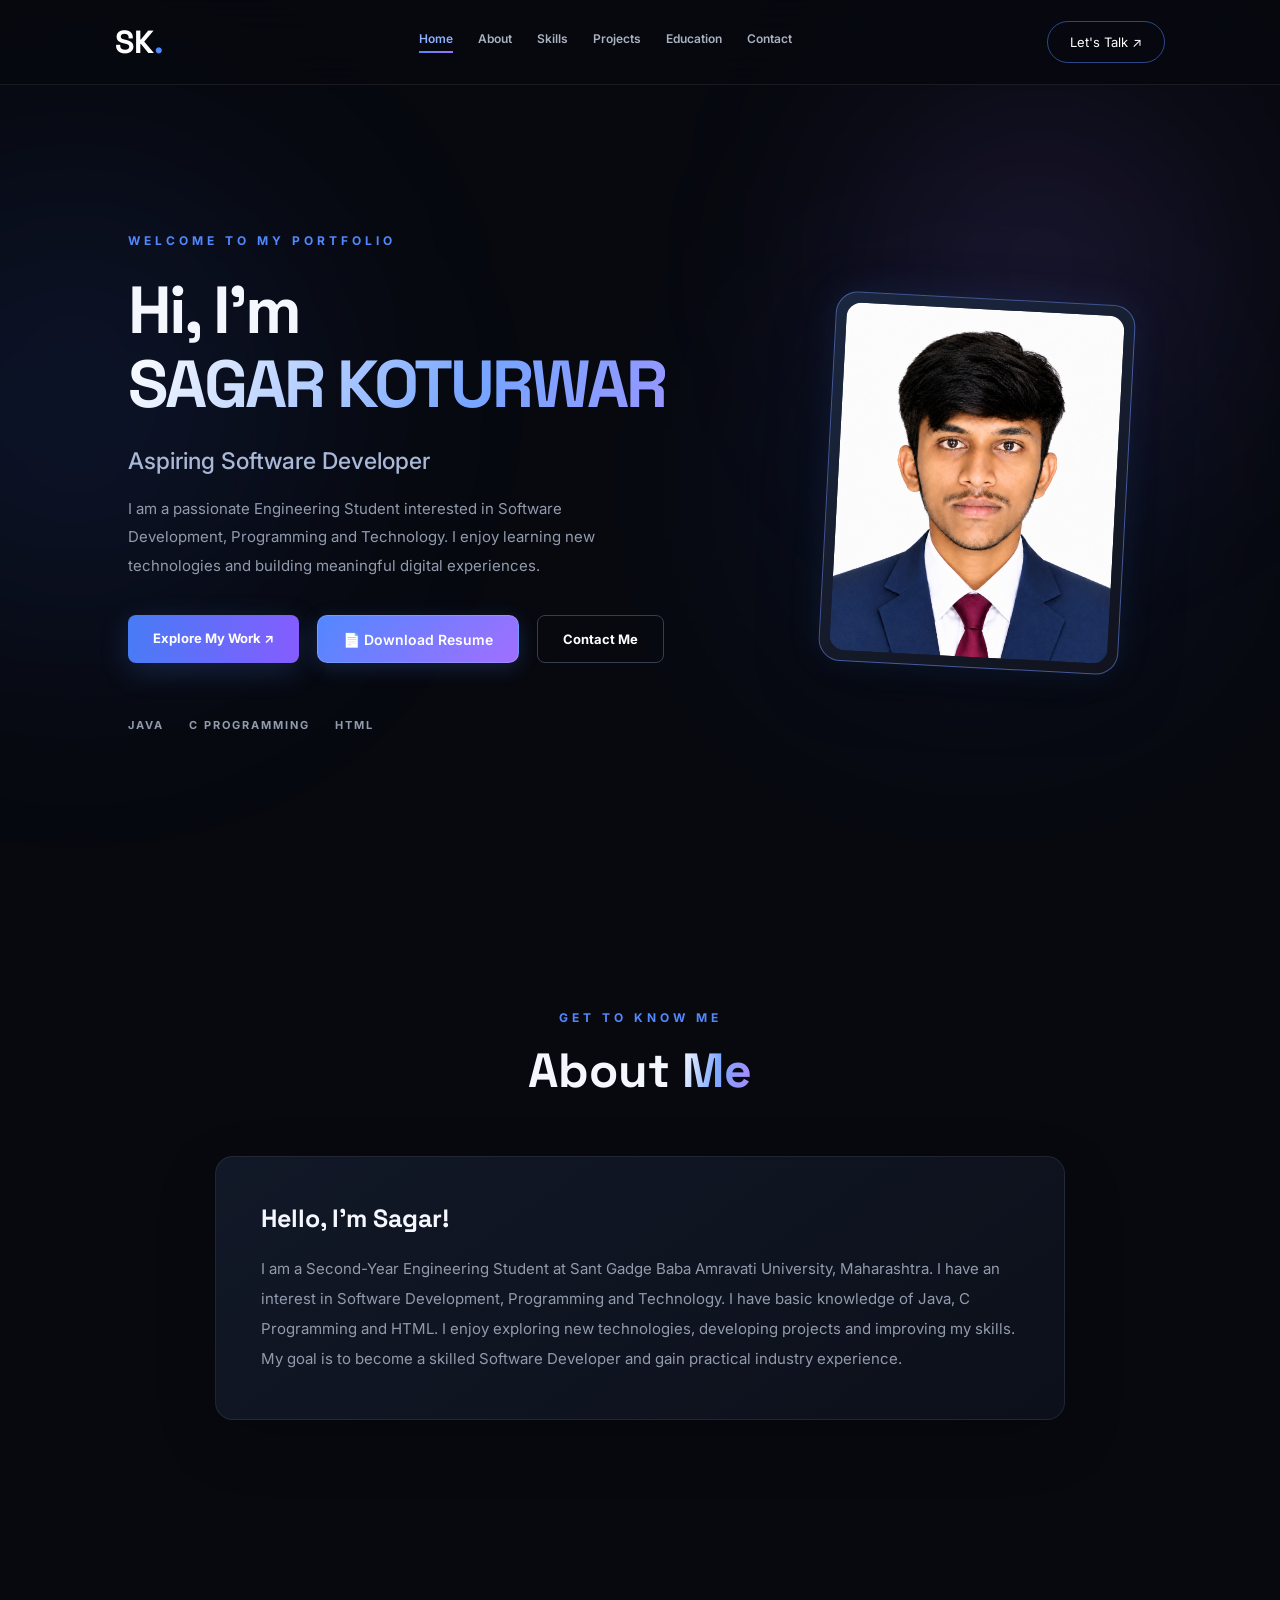
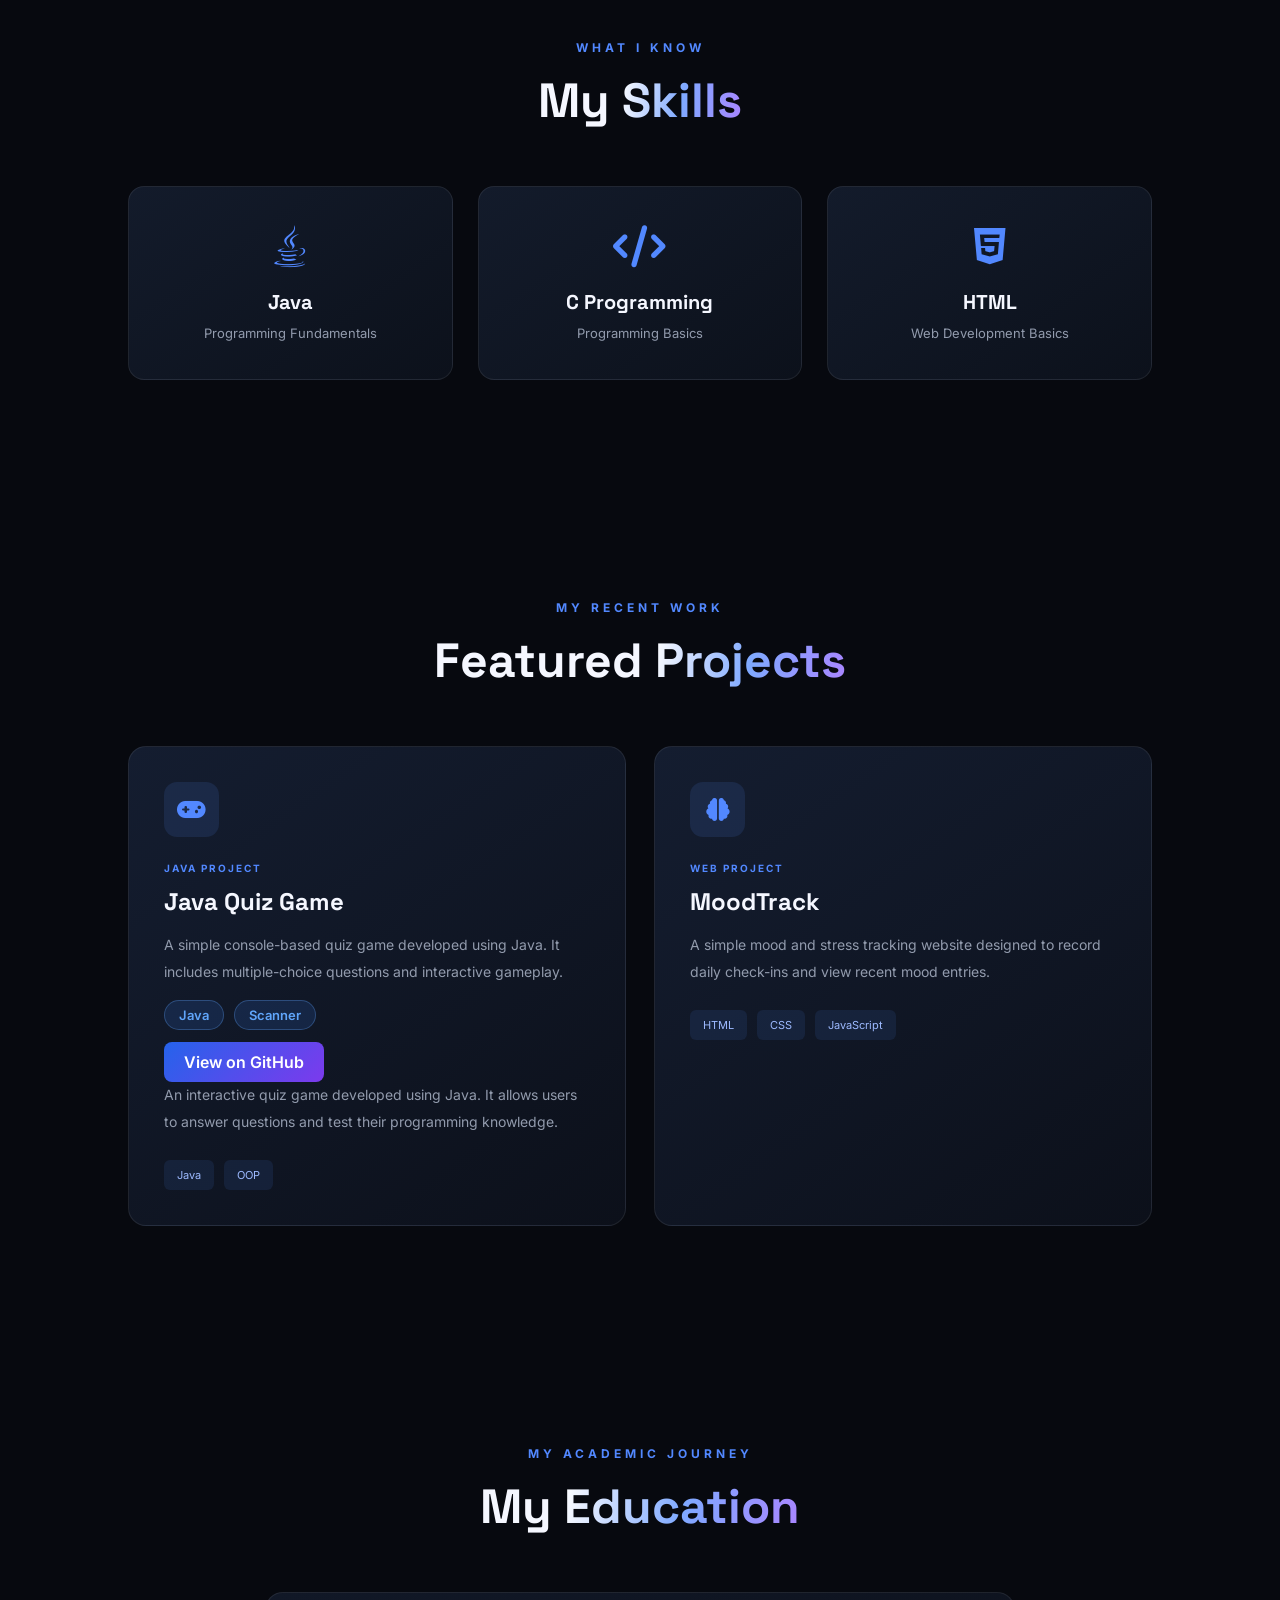
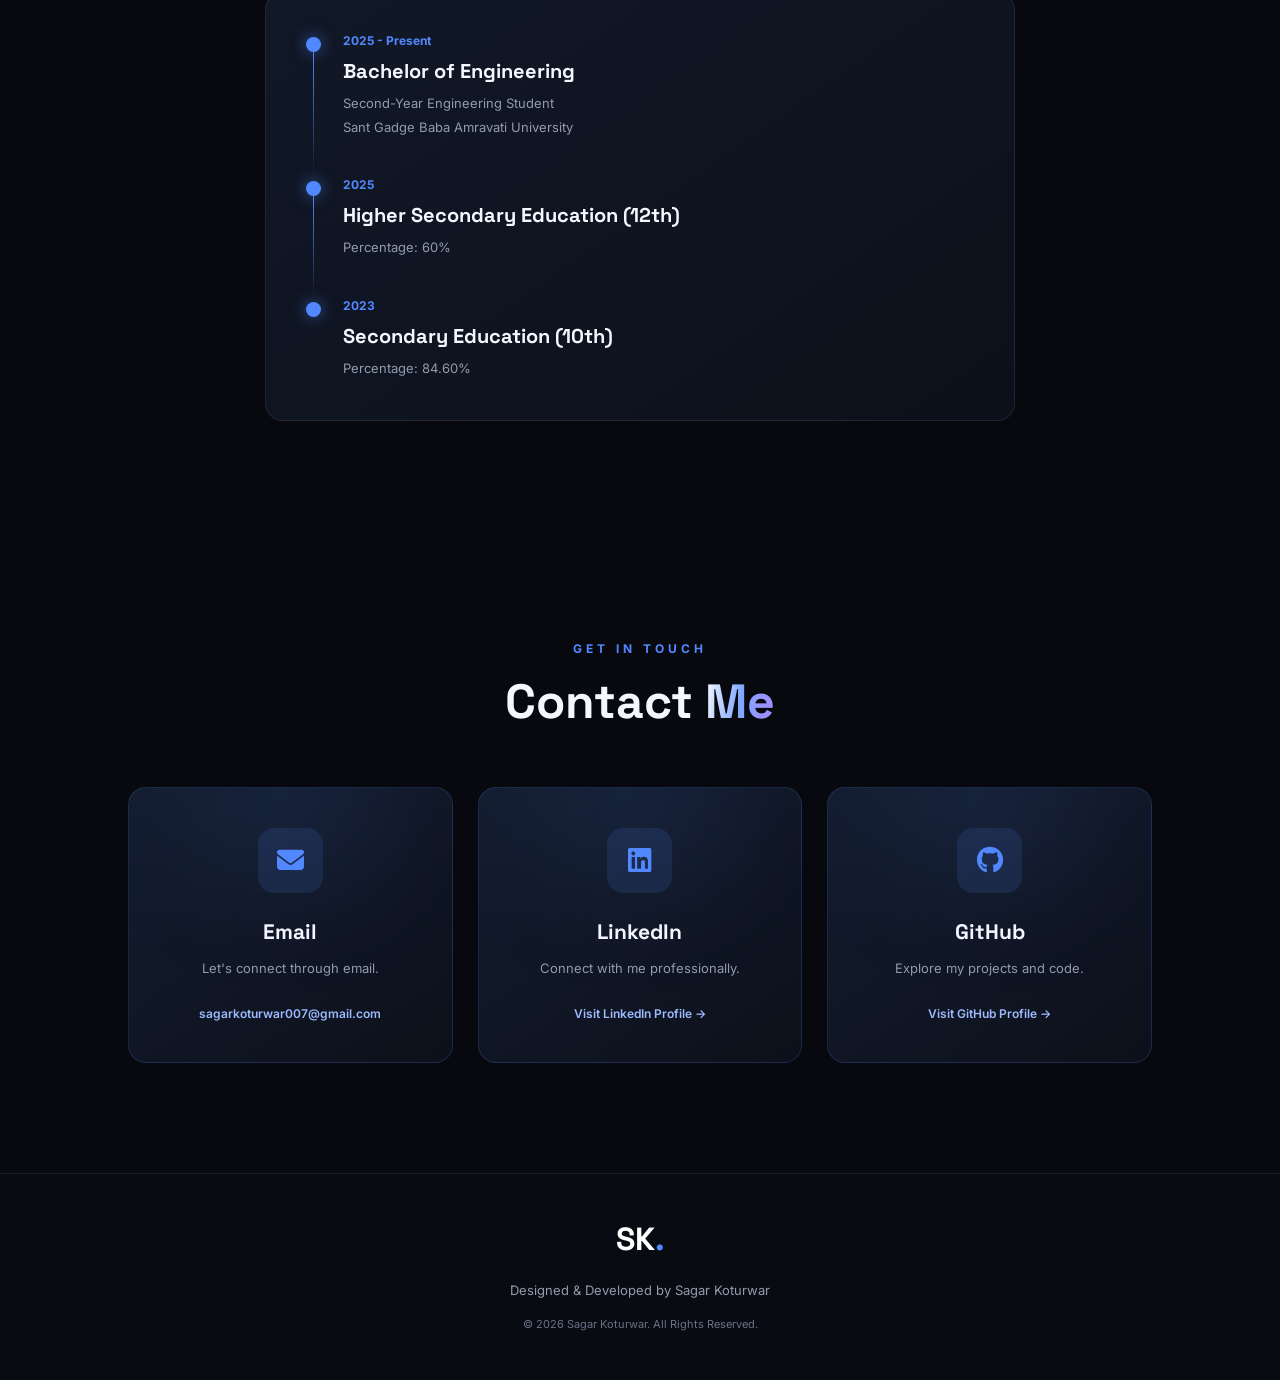
==== index.html @ d0fa2dca "Add files via upload" ====
<!DOCTYPE html>
<html lang="en">
<head>
    <meta charset="UTF-8">
    <meta name="viewport" content="width=device-width, initial-scale=1.0">

    <meta name="description" content="Sagar Koturwar - Engineering Student and Aspiring Software Developer">

    <title>Sagar Koturwar | Personal Portfolio</title>

    <!-- Google Fonts -->
    <link rel="preconnect" href="https://fonts.googleapis.com">
    <link rel="preconnect" href="https://fonts.gstatic.com" crossorigin>

    <link href="https://fonts.googleapis.com/css2?family=Inter:wght@400;500;600;700;800&family=Space+Grotesk:wght@400;500;600;700&display=swap" rel="stylesheet">

    <!-- CSS -->
    <link rel="stylesheet" href="style.css">

    <!-- Icons -->
    <link rel="stylesheet" href="https://cdnjs.cloudflare.com/ajax/libs/font-awesome/6.5.2/css/all.min.css">
</head>

<body>

<!-- NAVBAR -->
<header class="navbar">

    <a href="#home" class="logo">SK<span>.</span></a>

    <nav>
        <a href="#home">Home</a>
        <a href="#about">About</a>
        <a href="#skills">Skills</a>
        <a href="#projects">Projects</a>
        <a href="#education">Education</a>
        <a href="#contact">Contact</a>
    </nav>

    <a href="#contact" class="nav-btn">Let's Talk ↗</a>

</header>


<!-- HOME SECTION -->
<section class="hero" id="home">

    <div class="hero-content">

        <p class="eyebrow">WELCOME TO MY PORTFOLIO</p>

        <h1>
            Hi, I'm <br>
            <span>SAGAR KOTURWAR</span>
        </h1>

        <h2>Aspiring Software Developer</h2>

        <p class="description">
            I am a passionate Engineering Student interested in
            Software Development, Programming and Technology.
            I enjoy learning new technologies and building
            meaningful digital experiences.
        </p>

        <div class="hero-buttons">

            <a href="#projects" class="primary-btn">
                Explore My Work ↗
            </a>
            <a
    href="Sagar_Koturwar_Resume.pdf"
    download="Sagar_Koturwar_Resume.pdf"
    class="resume-btn"
>
    📄 Download Resume
</a>

            <a href="#contact" class="secondary-btn">
                Contact Me
            </a>

        </div>

        <div class="social-links">
            <span>JAVA</span>
            <span>C PROGRAMMING</span>
            <span>HTML</span>
        </div>

    </div>


    <!-- PROFILE PHOTO -->
    <div class="hero-image">

        <div class="image-frame">

            <img src="profile.png" alt="Sagar Koturwar" class="profile-photo">

        </div>

        <div class="glow"></div>

    </div>

</section>


<!-- ABOUT SECTION -->
<section class="section" id="about">

    <div class="section-heading">
        <p class="eyebrow">GET TO KNOW ME</p>
        <h2>About <span>Me</span></h2>
    </div>

    <div class="about-card">

        <h3>Hello, I'm Sagar!</h3>

        <p>
            I am a Second-Year Engineering Student at
            Sant Gadge Baba Amravati University, Maharashtra.

            I have an interest in Software Development,
            Programming and Technology.

            I have basic knowledge of Java, C Programming
            and HTML. I enjoy exploring new technologies,
            developing projects and improving my skills.

            My goal is to become a skilled Software Developer
            and gain practical industry experience.
        </p>

    </div>

</section>


<!-- SKILLS SECTION -->
<section class="section" id="skills">

    <div class="section-heading">
        <p class="eyebrow">WHAT I KNOW</p>
        <h2>My <span>Skills</span></h2>
    </div>

    <div class="skills-grid">

        <div class="skill-card">
            <i class="fa-brands fa-java"></i>
            <h3>Java</h3>
            <p>Programming Fundamentals</p>
        </div>

        <div class="skill-card">
            <i class="fa-solid fa-code"></i>
            <h3>C Programming</h3>
            <p>Programming Basics</p>
        </div>

        <div class="skill-card">
            <i class="fa-brands fa-html5"></i>
            <h3>HTML</h3>
            <p>Web Development Basics</p>
        </div>

    </div>

</section>


<!-- PROJECTS SECTION -->
<section class="section" id="projects">

    <div class="section-heading">
        <p class="eyebrow">MY RECENT WORK</p>
        <h2>Featured <span>Projects</span></h2>
    </div>

    <div class="projects-grid">

        <div class="project-card">

            <div class="project-icon">
                <i class="fa-solid fa-gamepad"></i>
            </div>

            <p class="project-tag">JAVA PROJECT</p>

            <h3>Java Quiz Game</h3>
            <p>
  A simple console-based quiz game developed using Java.
  It includes multiple-choice questions and interactive gameplay.
</p>
<div class="tech-stack">
    <span>Java</span>
    <span>Scanner</span>
</div>
            <a href="https://github.com/Sagar-Develops/Java-Quiz-Game"
   target="_blank"
   class="project-link">
   View on GitHub
</a>

            <p>
                An interactive quiz game developed using Java.
                It allows users to answer questions and test
                their programming knowledge.
            </p>

            <div class="project-tech">
                <span>Java</span>
                <span>OOP</span>
            </div>

        </div>


        <div class="project-card">

            <div class="project-icon">
                <i class="fa-solid fa-brain"></i>
            </div>

            <p class="project-tag">WEB PROJECT</p>

            <h3>MoodTrack</h3>

            <p>
                A simple mood and stress tracking website
                designed to record daily check-ins and
                view recent mood entries.
            </p>

            <div class="project-tech">
                <span>HTML</span>
                <span>CSS</span>
                <span>JavaScript</span>
            </div>

        </div>

    </div>

</section>


<!-- EDUCATION SECTION -->
<section class="section" id="education">

    <div class="section-heading">
        <p class="eyebrow">MY ACADEMIC JOURNEY</p>
        <h2>My <span>Education</span></h2>
    </div>

    <div class="education-card">

        <div class="education-item">
            <span class="edu-dot"></span>

            <div>
                <p class="edu-year">2025 - Present</p>
                <h3>Bachelor of Engineering</h3>
                <p>Second-Year Engineering Student</p>
                <p>Sant Gadge Baba Amravati University</p>
            </div>
        </div>

        <div class="education-item">
            <span class="edu-dot"></span>

            <div>
                <p class="edu-year">2025</p>
                <h3>Higher Secondary Education (12th)</h3>
                <p>Percentage: 60%</p>
            </div>
        </div>

        <div class="education-item">
            <span class="edu-dot"></span>

            <div>
                <p class="edu-year">2023</p>
                <h3>Secondary Education (10th)</h3>
                <p>Percentage: 84.60%</p>
            </div>
        </div>

    </div>

</section>


<!-- CONTACT SECTION -->
<section class="section contact" id="contact">

    <div class="section-heading">
    <p class="eyebrow">GET IN TOUCH</p>
    <h2>Contact <span>Me</span></h2>
</div>

    <div class="contact-container">

        <div class="contact-card">

            <div class="contact-icon">
                <i class="fa-solid fa-envelope"></i>
            </div>

            <h3>Email</h3>
            <p>Let's connect through email.</p>

            <a href="mailto:sagarkoturwar007@gmail.com">
                sagarkoturwar007@gmail.com
            </a>

        </div>

        <div class="contact-card">

            <div class="contact-icon">
                <i class="fa-brands fa-linkedin"></i>
            </div>

            <h3>LinkedIn</h3>
            <p>Connect with me professionally.</p>

            <a href="https://www.linkedin.com/in/sagar-koturwar"
               target="_blank" rel="noopener noreferrer">
                Visit LinkedIn Profile →
            </a>

        </div>

        <div class="contact-card">

            <div class="contact-icon">
                <i class="fa-brands fa-github"></i>
            </div>

            <h3>GitHub</h3>
            <p>Explore my projects and code.</p>

            <a href="https://github.com/Sagar-Develops"
               target="_blank" rel="noopener noreferrer">
                Visit GitHub Profile →
            </a>

        </div>

    </div>

</section>


<!-- FOOTER -->
<footer class="footer">

    <a href="#home" class="logo">SK<span>.</span></a>

    <p>Designed & Developed by Sagar Koturwar</p>

    <p class="copyright">
        © 2026 Sagar Koturwar. All Rights Reserved.
    </p>

</footer>


<!-- JAVASCRIPT -->
<script src="script.js"></script>

</body>
</html>
---- style.css ----
@import url('https://fonts.googleapis.com/css2?family=Inter:wght@400;500;600;700;800&family=Space+Grotesk:wght@400;500;600;700&display=swap');

:root {
    --bg: #07090f;
    --card: #101522;
    --blue: #5288ff;
    --purple: #a16eff;
    --white: #f5f7ff;
    --muted: #929bad;
    --border: rgba(255,255,255,0.08);
}

* {
    margin: 0;
    padding: 0;
    box-sizing: border-box;
    scroll-behavior: smooth;
}

body {
    background: var(--bg);
    color: var(--white);
    font-family: 'Inter', sans-serif;
    overflow-x: hidden;
}

/* NAVBAR */

.navbar {
    width: 100%;
    min-height: 85px;
    padding: 0 9%;
    display: flex;
    align-items: center;
    justify-content: space-between;
    background: rgba(7,9,15,0.88);
    backdrop-filter: blur(20px);
    border-bottom: 1px solid var(--border);
    position: fixed;
    top: 0;
    z-index: 100;
}

.logo {
    font-family: 'Space Grotesk', sans-serif;
    font-size: 32px;
    font-weight: 800;
    color: white;
    text-decoration: none;
}

.logo span {
    color: var(--blue);
}

.navbar nav {
    display: flex;
    gap: 25px;
}

.navbar nav a {
    color: #aab1c0;
    text-decoration: none;
    font-size: 12px;
    font-weight: 600;
    transition: 0.3s;
}

.navbar nav a:hover {
    color: var(--blue);
}

.nav-btn {
    padding: 12px 22px;
    border: 1px solid rgba(82,136,255,0.5);
    border-radius: 30px;
    color: white;
    text-decoration: none;
    font-size: 13px;
    transition: 0.3s;
}

.nav-btn:hover {
    background: var(--blue);
    box-shadow: 0 0 25px rgba(82,136,255,0.3);
}

/* HERO */

.hero {
    min-height: 100vh;
    padding: 145px 10% 80px;
    display: flex;
    align-items: center;
    justify-content: space-between;
    gap: 55px;
    position: relative;
}

.hero::before {
    content: "";
    position: absolute;
    width: 450px;
    height: 450px;
    background: rgba(54,95,220,0.13);
    filter: blur(120px);
    top: 20%;
    left: -150px;
    border-radius: 50%;
    pointer-events: none;
}

.hero-content {
    max-width: 650px;
    position: relative;
    z-index: 2;
    animation: fadeUp 1s ease;
}

.eyebrow {
    color: var(--blue);
    font-size: 12px;
    letter-spacing: 4px;
    font-weight: 700;
    margin-bottom: 25px;
}

.hero h1 {
    font-family: 'Space Grotesk', sans-serif;
    font-size: clamp(40px,5.2vw,76px);
    line-height: 1.12;
    font-weight: 700;
    letter-spacing: -3px;
}

.hero h1 span,
.section-heading h2 span {
    background: linear-gradient(100deg,#ffffff,#7fa9ff,#a985ff);
    -webkit-background-clip: text;
    background-clip: text;
    color: transparent;
}

.hero h2 {
    font-size: 23px;
    font-weight: 500;
    color: #a9b8d6;
    margin-top: 25px;
}

.description {
    max-width: 490px;
    font-size: 15px;
    line-height: 1.9;
    color: var(--muted);
    margin-top: 20px;
}

.hero-buttons {
    display: flex;
    gap: 18px;
    margin-top: 35px;
    flex-wrap: wrap;
}

.primary-btn,
.secondary-btn {
    padding: 15px 25px;
    border-radius: 8px;
    text-decoration: none;
    font-size: 13px;
    font-weight: 700;
    transition: 0.3s;
}

.primary-btn {
    background: linear-gradient(100deg,#477cf5,#865cff);
    color: white;
    box-shadow: 0 8px 30px rgba(82,136,255,0.2);
}

.primary-btn:hover {
    transform: translateY(-4px);
    box-shadow: 0 12px 35px rgba(82,136,255,0.4);
}

.secondary-btn {
    border: 1px solid #353e52;
    color: white;
}

.secondary-btn:hover {
    border-color: var(--blue);
    color: var(--blue);
    transform: translateY(-4px);
}

.social-links {
    display: flex;
    gap: 25px;
    margin-top: 55px;
    flex-wrap: wrap;
}

.social-links span {
    color: #929bad;
    font-size: 11px;
    letter-spacing: 2px;
    font-weight: 700;
}

/* PROFILE PHOTO */

.hero-image {
    position: relative;
    width: 350px;
    height: 420px;
    flex-shrink: 0;
    display: flex;
    align-items: center;
    justify-content: center;
    animation: fadeIn 1.3s ease;
}

.image-frame {
    width: 300px;
    height: 370px;
    border: 1px solid rgba(115,145,255,0.5);
    border-radius: 22px;
    padding: 10px;
    background: linear-gradient(145deg,#1b2740,#11131d);
    box-shadow: 0 0 60px rgba(65,105,255,0.12);
    transform: rotate(3deg);
    transition: 0.5s;
    position: relative;
    z-index: 2;
}

.image-frame:hover {
    transform: rotate(0deg) translateY(-8px);
}

.photo-placeholder {
    height: 100%;
    width: 100%;
    border-radius: 15px;
    background: linear-gradient(145deg,#151e32,#090d16);
    display: flex;
    flex-direction: column;
    justify-content: center;
    align-items: center;
    gap: 12px;
    color: #8eafff;
    font-size: 14px;
    letter-spacing: 3px;
    font-weight: 700;
}

.photo-placeholder i {
    font-size: 55px;
    margin-bottom: 10px;
}

.photo-placeholder small {
    font-size: 10px;
    color: #737f97;
    letter-spacing: 0;
    font-weight: 400;
}

.glow {
    position: absolute;
    width: 280px;
    height: 280px;
    background: #365bce;
    filter: blur(130px);
    opacity: 0.2;
}

/* COMMON SECTIONS */

.section {
    padding: 110px 10%;
    position: relative;
    scroll-margin-top: 80px;
}

.section-heading {
    text-align: center;
    margin-bottom: 55px;
}

.section-heading .eyebrow {
    margin-bottom: 15px;
}

.section-heading h2 {
    font-family: 'Space Grotesk',sans-serif;
    font-size: clamp(32px,4vw,48px);
    font-weight: 700;
}

/* ABOUT */

.about-card {
    max-width: 850px;
    margin: auto;
    padding: 45px;
    border: 1px solid var(--border);
    border-radius: 18px;
    background: linear-gradient(145deg,#111827,#0c101a);
    box-shadow: 0 20px 60px rgba(0,0,0,0.2);
    transition: 0.3s;
}

.about-card:hover {
    border-color: rgba(82,136,255,0.4);
    transform: translateY(-5px);
}

.about-card h3 {
    font-family: 'Space Grotesk',sans-serif;
    font-size: 25px;
    margin-bottom: 20px;
}

.about-card p {
    color: var(--muted);
    line-height: 2;
    font-size: 15px;
}

/* SKILLS */

.skills-grid {
    display: grid;
    grid-template-columns: repeat(3,1fr);
    gap: 25px;
}

.skill-card {
    padding: 38px 20px;
    text-align: center;
    background: linear-gradient(145deg,#131b2b,#0c111b);
    border: 1px solid var(--border);
    border-radius: 16px;
    transition: 0.35s;
}

.skill-card:hover {
    transform: translateY(-9px);
    border-color: var(--blue);
    box-shadow: 0 15px 40px rgba(82,136,255,0.1);
}

.skill-card i {
    font-size: 42px;
    color: var(--blue);
    margin-bottom: 22px;
}

.skill-card h3 {
    font-family: 'Space Grotesk',sans-serif;
    font-size: 20px;
    margin-bottom: 10px;
}

.skill-card p {
    color: var(--muted);
    font-size: 13px;
}

/* PROJECTS */

.projects-grid {
    display: grid;
    grid-template-columns: repeat(2,1fr);
    gap: 28px;
}

.project-card {
    padding: 35px;
    border-radius: 18px;
    background: linear-gradient(145deg,#141d30,#0c101a);
    border: 1px solid var(--border);
    transition: 0.35s;
}

.project-card:hover {
    transform: translateY(-8px);
    border-color: rgba(82,136,255,0.6);
    box-shadow: 0 15px 40px rgba(0,0,0,0.3);
}

.project-icon {
    width: 55px;
    height: 55px;
    display: flex;
    align-items: center;
    justify-content: center;
    background: rgba(82,136,255,0.12);
    border-radius: 13px;
    color: var(--blue);
    font-size: 23px;
    margin-bottom: 25px;
}

.project-tag {
    font-size: 10px;
    color: var(--blue);
    letter-spacing: 2px;
    font-weight: 700;
    margin-bottom: 12px;
}

.project-card h3 {
    font-family: 'Space Grotesk',sans-serif;
    font-size: 24px;
    margin-bottom: 15px;
}

.project-card > p:not(.project-tag) {
    color: var(--muted);
    font-size: 14px;
    line-height: 1.9;
}

.project-tech {
    display: flex;
    gap: 10px;
    flex-wrap: wrap;
    margin-top: 25px;
}

.project-tech span {
    padding: 8px 13px;
    font-size: 11px;
    color: #9dbaff;
    background: rgba(82,136,255,0.1);
    border-radius: 6px;
}

/* EDUCATION */

.education-card {
    max-width: 750px;
    margin: auto;
    padding: 40px;
    border: 1px solid var(--border);
    border-radius: 18px;
    background: linear-gradient(145deg,#111827,#0c101a);
}

.education-item {
    display: flex;
    gap: 22px;
    padding-bottom: 38px;
    position: relative;
}

.education-item:last-child {
    padding-bottom: 0;
}

.education-item:not(:last-child)::after {
    content: "";
    position: absolute;
    left: 7px;
    top: 17px;
    width: 1px;
    height: calc(100% - 17px);
    background: linear-gradient(var(--blue),transparent);
}

.edu-dot {
    width: 15px;
    height: 15px;
    flex-shrink: 0;
    border-radius: 50%;
    background: var(--blue);
    box-shadow: 0 0 15px rgba(82,136,255,0.6);
    margin-top: 4px;
    position: relative;
    z-index: 1;
}

.edu-year {
    font-size: 12px;
    color: var(--blue);
    font-weight: 700;
    margin-bottom: 10px;
}

.education-item h3 {
    font-family: 'Space Grotesk',sans-serif;
    font-size: 20px;
    margin-bottom: 8px;
}

.education-item p:not(.edu-year) {
    color: var(--muted);
    font-size: 13px;
    line-height: 1.8;
}

/* CONTACT SECTION */

.contact {
    text-align: center;
}

.contact-container {
    display: grid;
    grid-template-columns: repeat(3, 1fr);
    gap: 25px;
    max-width: 1100px;
    margin: auto;
}

.contact-card {
    max-width: none;
    margin: 0;
    padding: 40px 22px;
    text-align: center;
    border: 1px solid rgba(82,136,255,0.18);
    border-radius: 18px;
    background: linear-gradient(145deg,#141d30,#0c101a);
    transition: 0.35s;
    position: relative;
    overflow: hidden;
}

.contact-card::before {
    content: "";
    position: absolute;
    width: 150px;
    height: 150px;
    background: rgba(82,136,255,0.12);
    filter: blur(65px);
    top: -70px;
    left: 50%;
    transform: translateX(-50%);
}

.contact-card:hover {
    transform: translateY(-9px);
    border-color: var(--blue);
    box-shadow: 0 15px 40px rgba(82,136,255,0.13);
}

.contact-icon {
    width: 65px;
    height: 65px;
    display: flex;
    align-items: center;
    justify-content: center;
    margin: 0 auto 25px;
    border-radius: 16px;
    background: rgba(82,136,255,0.12);
    color: var(--blue);
    font-size: 27px;
    position: relative;
}

.contact-card h3 {
    font-family: 'Space Grotesk',sans-serif;
    font-size: 21px;
    margin-bottom: 12px;
}

.contact-card p {
    color: var(--muted);
    font-size: 13px;
    line-height: 1.8;
    margin-bottom: 22px;
}

.contact-card a {
    display: inline-block;
    color: #9dbaff;
    text-decoration: none;
    font-size: 12px;
    font-weight: 600;
    overflow-wrap: anywhere;
    transition: 0.3s;
    position: relative;
}

.contact-card a:hover {
    color: white;
}

/* CONTACT MOBILE */

@media (max-width: 900px) {
    .contact-container {
        grid-template-columns: repeat(2, 1fr);
    }
}

@media (max-width: 650px) {
    .contact-container {
        grid-template-columns: 1fr;
        gap: 18px;
    }

    .contact-card {
        padding: 35px 20px;
    }
}

/* FOOTER */

.footer {
    padding: 45px 10%;
    text-align: center;
    border-top: 1px solid var(--border);
    background: #080b12;
}

.footer .logo {
    display: inline-block;
    margin-bottom: 18px;
}

.footer p {
    color: var(--muted);
    font-size: 13px;
    line-height: 2;
}

.footer .copyright {
    font-size: 11px;
    margin-top: 10px;
    color: #687287;
}

/* ANIMATIONS */

@keyframes fadeUp {
    from {
        opacity: 0;
        transform: translateY(35px);
    }
    to {
        opacity: 1;
        transform: translateY(0);
    }
}

@keyframes fadeIn {
    from {
        opacity: 0;
        transform: translateX(30px);
    }
    to {
        opacity: 1;
        transform: translateX(0);
    }
}

/* MOBILE RESPONSIVE */

@media (max-width: 900px) {
    .navbar {
        padding: 0 5%;
    }

    .navbar nav {
        gap: 13px;
    }

    .nav-btn {
        display: none;
    }

    .hero {
        padding: 140px 7% 70px;
        gap: 30px;
    }

    .hero-image {
        width: 270px;
        height: 350px;
    }

    .image-frame {
        width: 240px;
        height: 310px;
    }

    .section {
        padding: 90px 7%;
    }
}

@media (max-width: 650px) {

    .navbar {
        min-height: 75px;
        padding: 15px 5%;
        flex-wrap: wrap;
        gap: 14px;
    }

    .navbar nav {
        width: 100%;
        justify-content: space-between;
        gap: 7px;
        flex-wrap: wrap;
    }

    .navbar nav a {
        font-size: 10px;
    }

    .logo {
        font-size: 27px;
    }

    .hero {
        flex-direction: column-reverse;
        text-align: center;
        padding: 155px 6% 65px;
        gap: 35px;
    }

    .hero-content {
        width: 100%;
    }

    .hero h1 {
        font-size: clamp(35px,10vw,52px);
        letter-spacing: -2px;
    }

    .hero h2 {
        font-size: 19px;
    }

    .description {
        font-size: 14px;
    }

    .hero-image {
        width: 250px;
        height: 300px;
    }

    .image-frame {
        width: 220px;
        height: 270px;
    }

    .hero-buttons,
    .social-links {
        justify-content: center;
    }

    .social-links {
        gap: 15px;
        margin-top: 35px;
    }

    .section {
        padding: 75px 6%;
    }

    .about-card {
        padding: 28px 22px;
    }

    .skills-grid,
    .projects-grid {
        grid-template-columns: 1fr;
    }

    .skill-card {
        padding: 30px 20px;
    }

    .project-card {
        padding: 27px;
    }

    .education-card {
        padding: 28px 20px;
    }

    .education-item h3 {
        font-size: 17px;
    }

    .contact-card {
        padding: 40px 20px;
    }

    .footer {
        padding: 35px 6%;
    }
}

@media (prefers-reduced-motion: reduce) {
    *, *::before, *::after {
        scroll-behavior: auto !important;
        animation: none !important;
        transition: none !important;
    }
}
.profile-photo {
    width: 100%;
    height: 100%;
    object-fit: cover;
    object-position: center top;
    border-radius: 15px;
    display: block;
}
/* Smooth Scrolling */
html {
    scroll-behavior: smooth;
}

/* Card Hover Effects */
.skill-card,
.project-card,
.education-card,
.contact-card {
    transition: all 0.3s ease;
}

.skill-card:hover,
.project-card:hover,
.education-card:hover,
.contact-card:hover {
    transform: translateY(-8px);
    border-color: #6c63ff;
    box-shadow: 0 10px 30px rgba(108, 99, 255, 0.2);
}

/* Button Hover */
.btn {
    transition: all 0.3s ease;
}

.btn:hover {
    transform: translateY(-3px);
    box-shadow: 0 8px 20px rgba(108, 99, 255, 0.3);
}

/* Profile Image Hover */
.profile-photo {
    transition: transform 0.4s ease;
}

.profile-photo:hover {
    transform: scale(1.03);
}
/* ==================================
   PREMIUM NAVBAR & HERO EFFECTS
================================== */

/* Navbar Glow */
.navbar {
    transition: background 0.3s ease,
                box-shadow 0.3s ease;
}

.navbar.scrolled {
    background: rgba(7, 9, 15, 0.96);
    box-shadow: 0 8px 35px rgba(0, 0, 0, 0.35);
    border-bottom: 1px solid rgba(82, 136, 255, 0.18);
}

/* Navigation Hover */

.navbar nav a {
    position: relative;
    padding-bottom: 7px;
}

.navbar nav a::after {
    content: "";
    position: absolute;
    width: 0;
    height: 2px;
    bottom: 0;
    left: 0;
    background: linear-gradient(
        90deg,
        #5288ff,
        #a16eff
    );
    transition: width 0.3s ease;
}

.navbar nav a:hover::after,
.navbar nav a.active::after {
    width: 100%;
}

.navbar nav a.active {
    color: #8eafff;
}

/* Hero Gradient Glow */

.hero {
    isolation: isolate;
}

.hero::after {
    content: "";
    position: absolute;
    width: 350px;
    height: 350px;
    top: 10%;
    right: 5%;
    background: rgba(161, 110, 255, 0.12);
    filter: blur(110px);
    border-radius: 50%;
    pointer-events: none;
    z-index: -1;
}

/* Premium Name Gradient */

.hero h1 span {
    background: linear-gradient(
        120deg,
        #ffffff,
        #76a5ff,
        #b18aff,
        #ffffff
    );

    background-size: 200% auto;
    -webkit-background-clip: text;
    background-clip: text;
    -webkit-text-fill-color: transparent;

    animation: gradientMove 6s ease infinite;
}

@keyframes gradientMove {
    0%, 100% {
        background-position: 0% center;
    }

    50% {
        background-position: 100% center;
    }
}

/* Profile Frame Glow */

.image-frame {
    box-shadow:
        0 0 35px rgba(82, 136, 255, 0.12),
        0 20px 60px rgba(0, 0, 0, 0.35);
}

.image-frame:hover {
    box-shadow:
        0 0 45px rgba(82, 136, 255, 0.3),
        0 25px 65px rgba(0, 0, 0, 0.4);
}

/* Premium Button Animation */

.primary-btn {
    position: relative;
    overflow: hidden;
}

.primary-btn::before {
    content: "";
    position: absolute;
    top: 0;
    left: -100%;
    width: 100%;
    height: 100%;
    background: linear-gradient(
        90deg,
        transparent,
        rgba(255, 255, 255, 0.18),
        transparent
    );
    transition: left 0.5s ease;
}

.primary-btn:hover::before {
    left: 100%;
}

/* Accessibility */

@media (prefers-reduced-motion: reduce) {
    .hero h1 span {
        animation: none;
    }
}
/* PREMIUM SCROLL REVEAL */

.reveal-item {
    opacity: 1;
    transform: translateY(0);
}

@media (prefers-reduced-motion: no-preference) {

    .reveal-item {
        opacity: 0;
        transform: translateY(25px);
        transition:
            opacity 0.7s ease,
            transform 0.7s ease;
    }

    .reveal-item.visible {
        opacity: 1;
        transform: translateY(0);
    }

    .reveal-item.visible:hover {
        transform: translateY(-8px);
    }

}
/* PREMIUM RESUME BUTTON */

.resume-btn {
    display: inline-flex;
    align-items: center;
    justify-content: center;
    gap: 10px;

    padding: 14px 25px;
    border-radius: 10px;

    color: #ffffff;
    text-decoration: none;
    font-weight: 600;
    font-size: 14px;

    background: linear-gradient(
        135deg,
        #5288ff,
        #a16eff
    );

    border: 1px solid rgba(255,255,255,0.15);

    box-shadow: 0 5px 20px rgba(82,136,255,0.2);

    transition: all 0.3s ease;
}

.resume-btn:hover {
    transform: translateY(-4px);

    box-shadow:
        0 10px 30px rgba(82,136,255,0.35);
}

.resume-btn:active {
    transform: translateY(0);
}
.project-link {
    display: inline-block;
    margin-top: 12px;
    padding: 10px 20px;
    background: linear-gradient(135deg, #2563eb, #7c3aed);
    color: white;
    text-decoration: none;
    border-radius: 8px;
    font-weight: 600;
    transition: 0.3s ease;
}

.project-link:hover {
    transform: translateY(-3px);
    box-shadow: 0 5px 15px rgba(80, 100, 255, 0.4);
}
.tech-stack {
    display: flex;
    gap: 10px;
    margin-top: 15px;
    flex-wrap: wrap;
}

.tech-stack span {
    padding: 6px 14px;
    background: rgba(59, 130, 246, 0.15);
    color: #60a5fa;
    border: 1px solid rgba(96, 165, 250, 0.3);
    border-radius: 20px;
    font-size: 13px;
    font-weight: 600;
}
/* Premium Project Card Hover */

.project-card{
    transition: transform 0.35s ease, box-shadow 0.35s ease, border-color 0.35s ease;
    cursor: pointer;
}

.project-card:hover{
    transform: translateY(-12px) scale(1.02) !important;
    border-color: #5288ff !important;
    box-shadow: 0 20px 45px rgba(82,136,255,0.25);
}
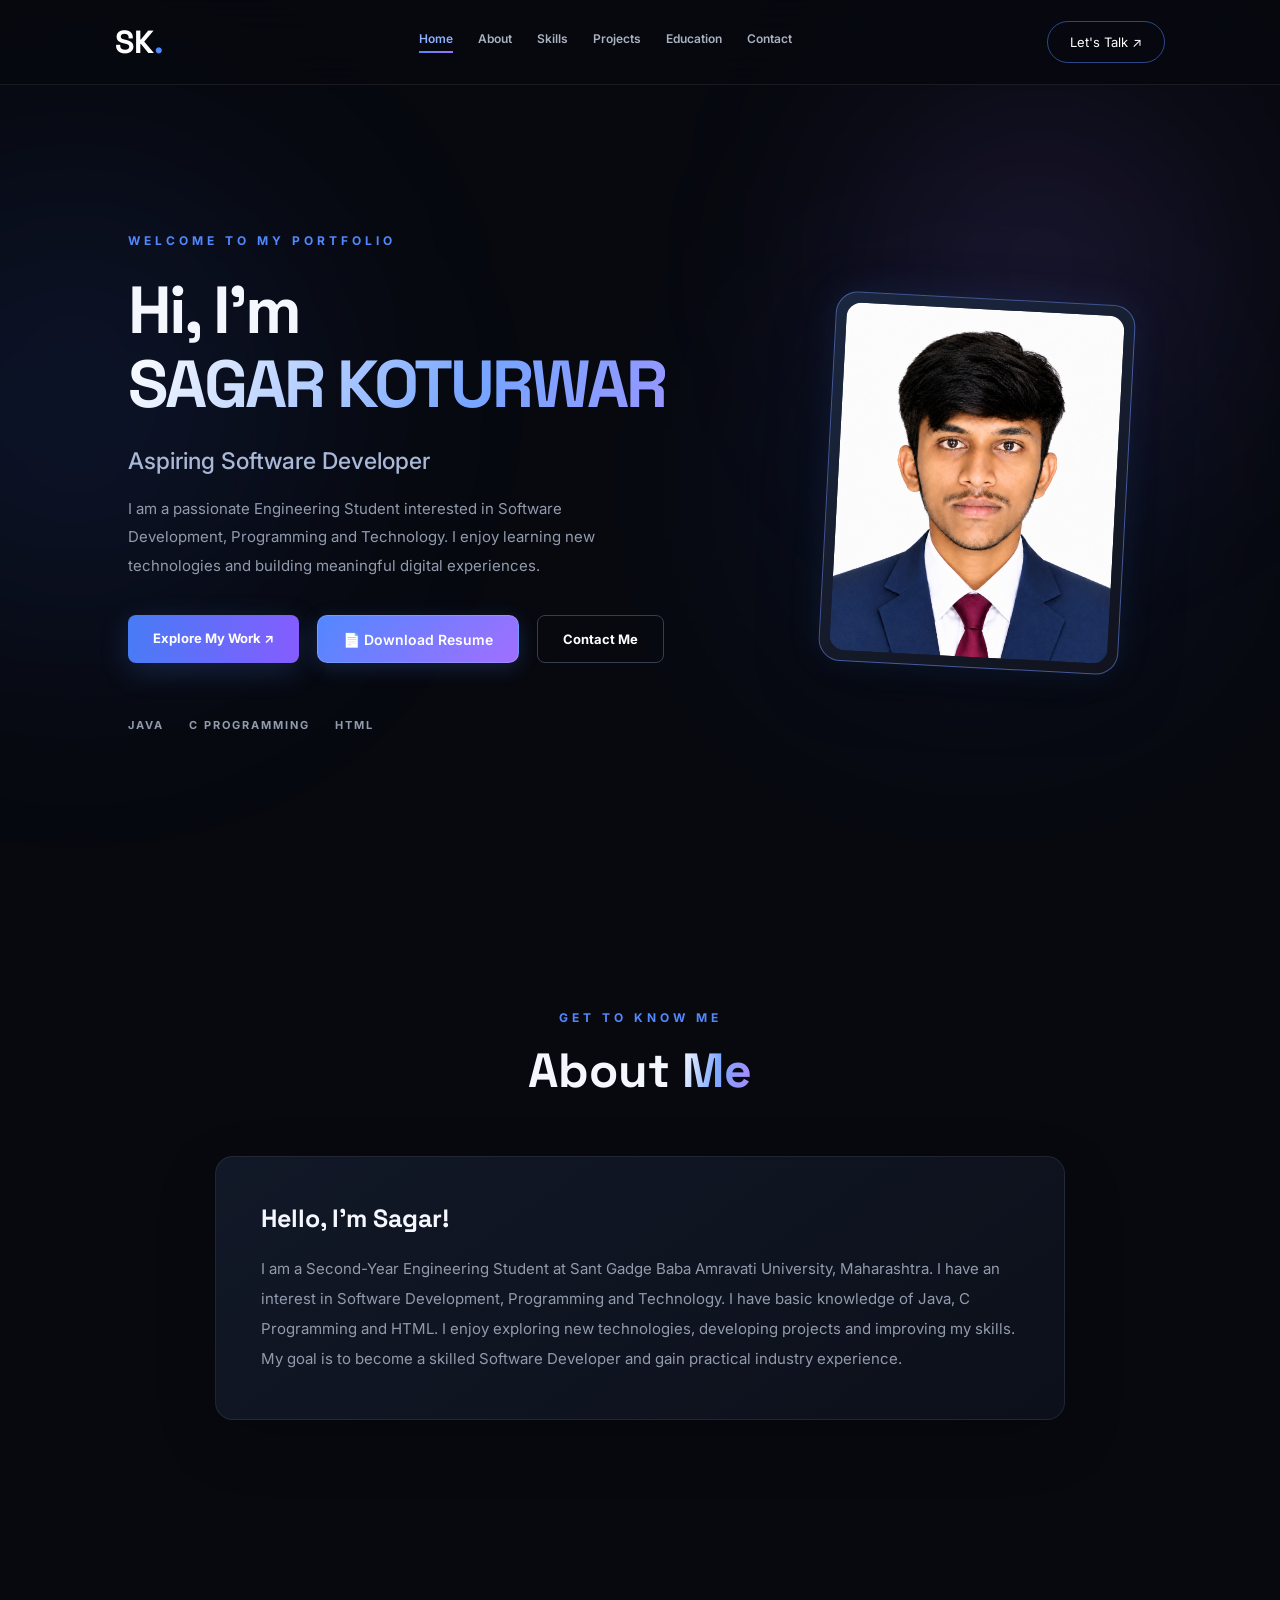
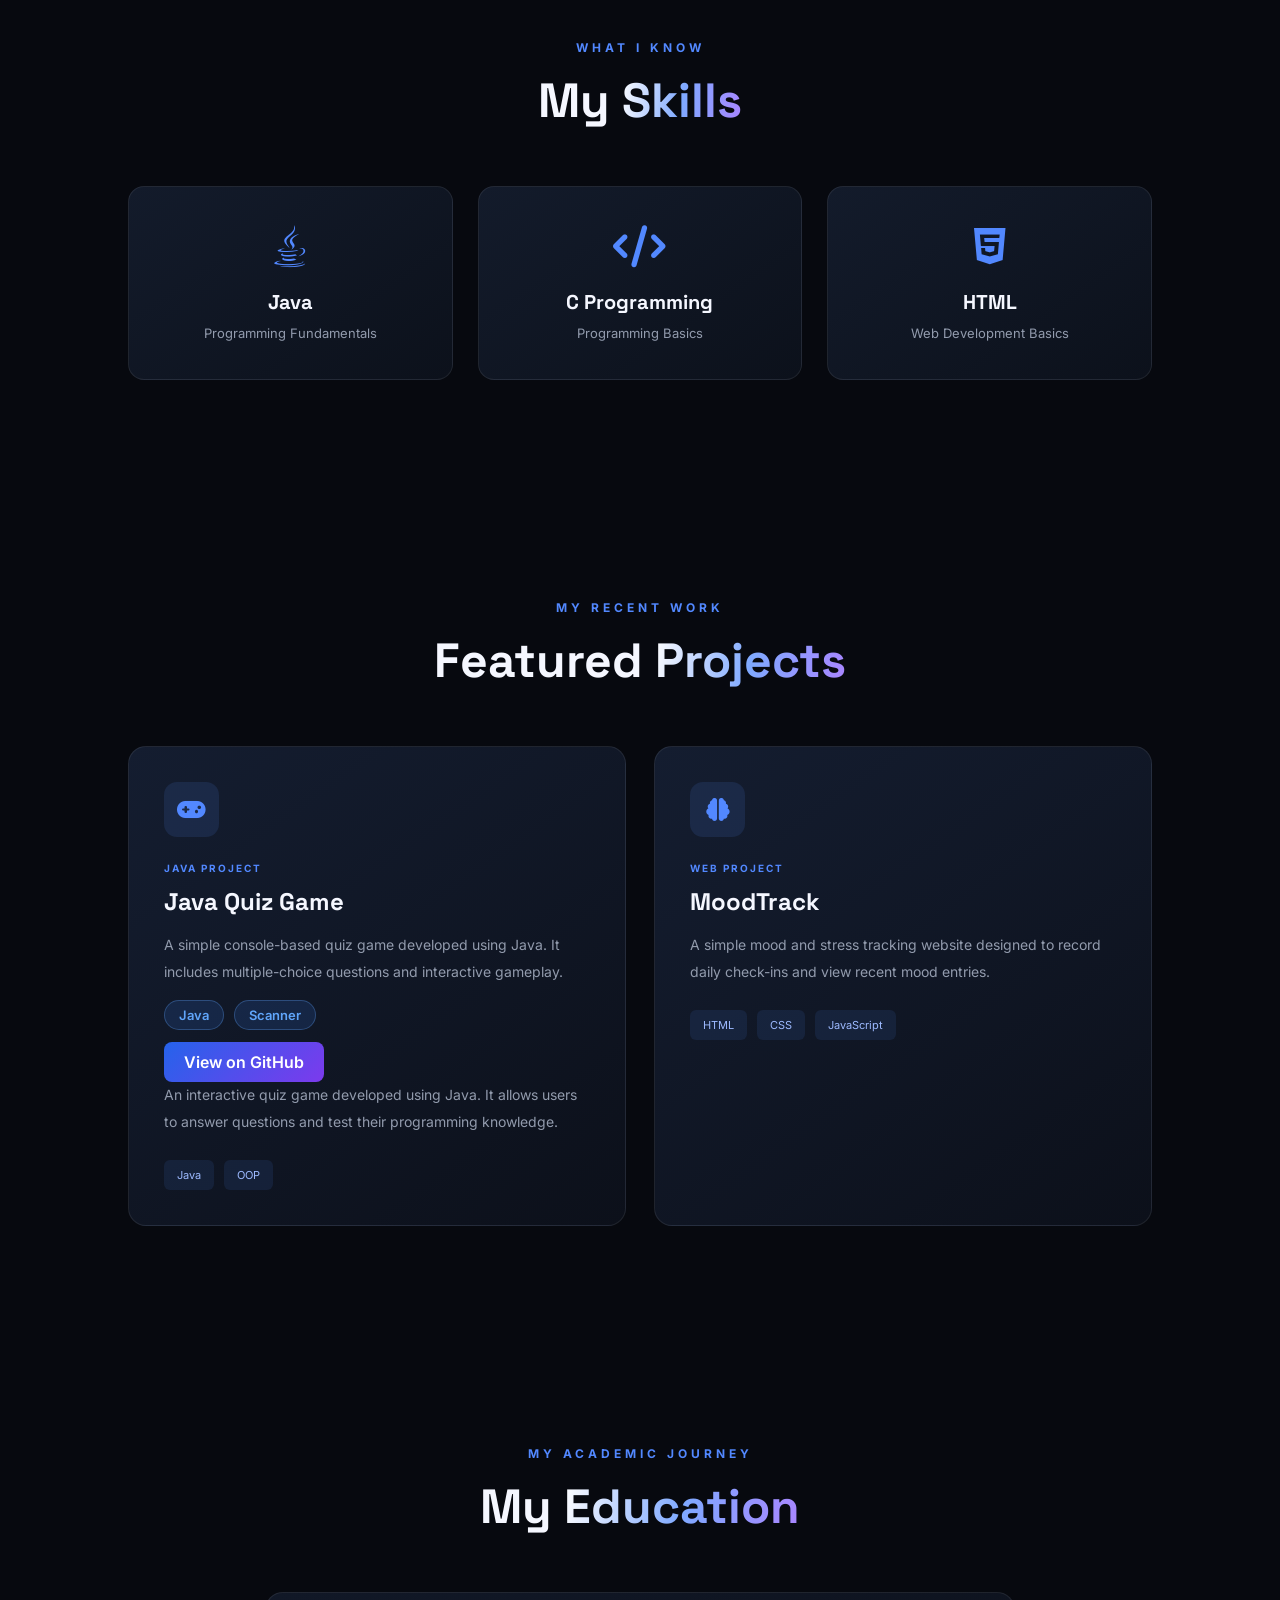
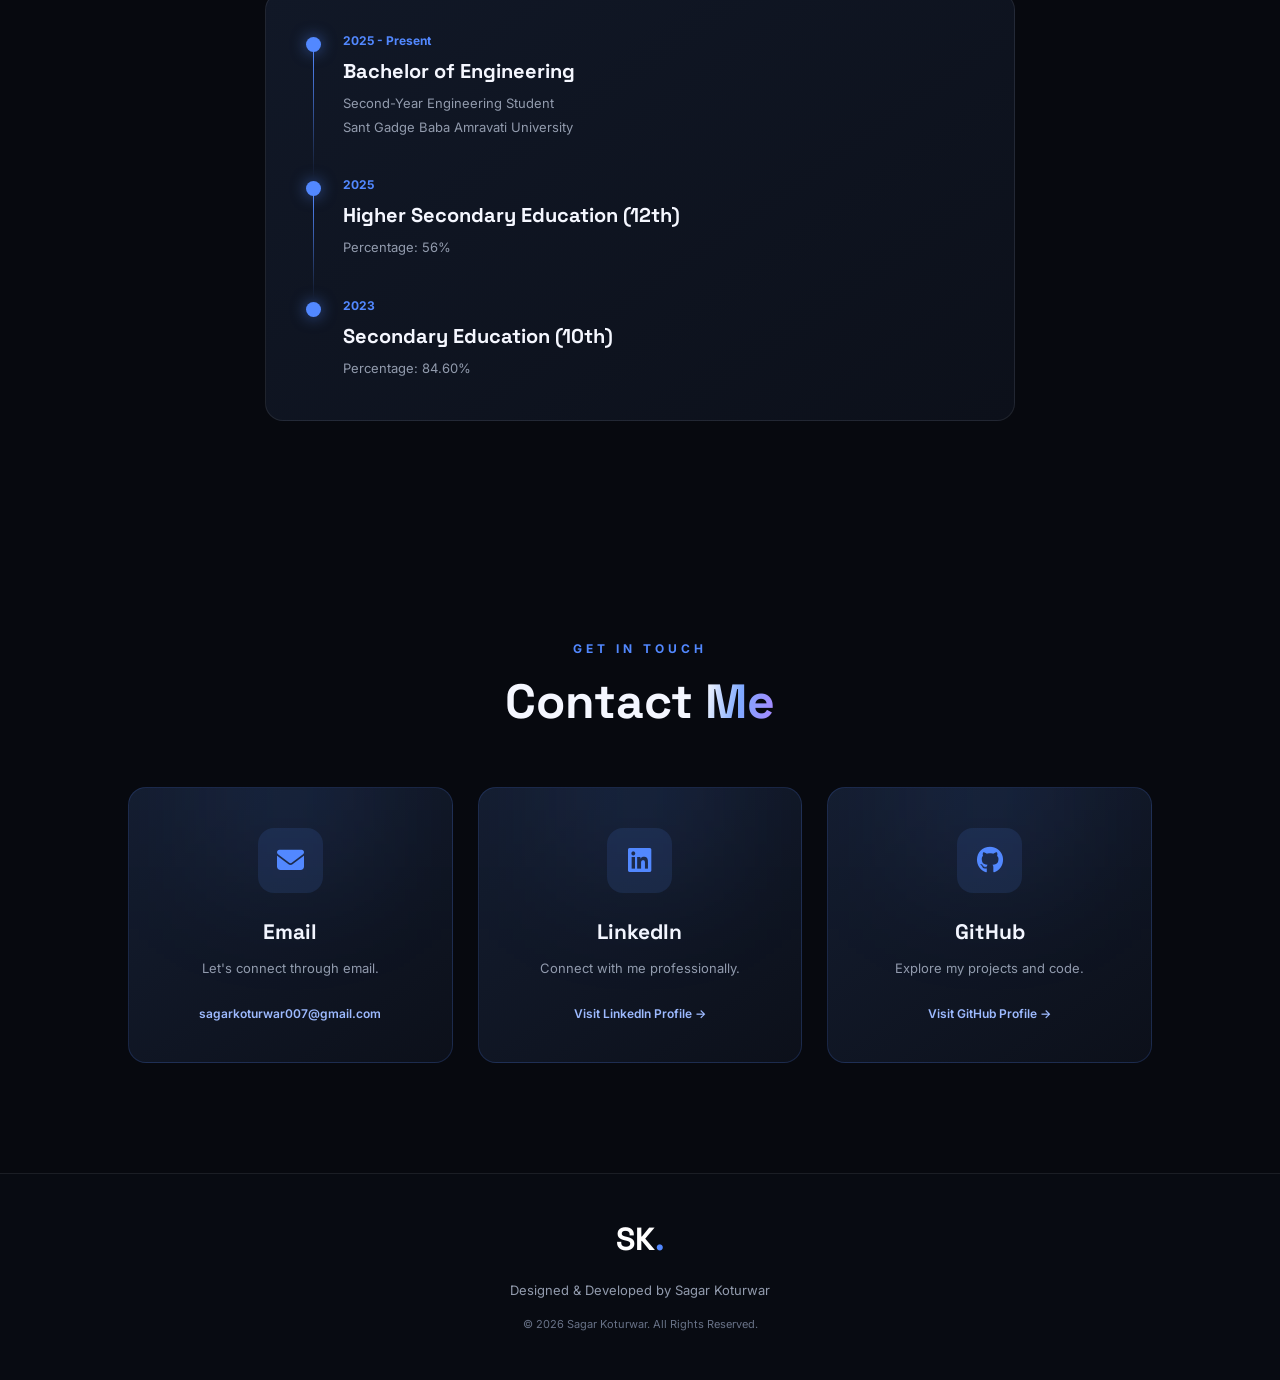
==== commit 5916f4ef: "Add files via upload" ====
--- a/index.html
+++ b/index.html
@@ -4,9 +4,21 @@
     <meta charset="UTF-8">
     <meta name="viewport" content="width=device-width, initial-scale=1.0">
 
-    <meta name="description" content="Sagar Koturwar - Engineering Student and Aspiring Software Developer">
-
-    <title>Sagar Koturwar | Personal Portfolio</title>
+    <title>Sagar Koturwar | Portfolio | Engineering Student & Web Developer</title>
+
+    <meta name="description" content="Welcome to the official portfolio of Sagar Koturwar, an Engineering Student and Aspiring Web Developer. Explore his skills, Java projects, education and resume.">
+
+    <meta name="author" content="Sagar Koturwar">
+
+    <meta name="robots" content="index, follow">
+
+    <link rel="canonical" href="https://sagar-develops.github.io/">
+
+    <!-- Open Graph -->
+    <meta property="og:title" content="Sagar Koturwar | Personal Portfolio">
+    <meta property="og:description" content="Explore the portfolio, skills, projects and education of Sagar Koturwar.">
+    <meta property="og:url" content="https://sagar-develops.github.io/">
+    <meta property="og:type" content="website">
 
     <!-- Google Fonts -->
     <link rel="preconnect" href="https://fonts.googleapis.com">
@@ -19,6 +31,21 @@
 
     <!-- Icons -->
     <link rel="stylesheet" href="https://cdnjs.cloudflare.com/ajax/libs/font-awesome/6.5.2/css/all.min.css">
+
+    <!-- Person Information for Search Engines -->
+    <script type="application/ld+json">
+    {
+      "@context": "https://schema.org",
+      "@type": "Person",
+      "name": "Sagar Koturwar",
+      "url": "https://sagar-develops.github.io/",
+      "jobTitle": "Aspiring Web Developer",
+      "sameAs": [
+        "https://github.com/Sagar-Develops",
+        "https://www.linkedin.com/in/sagar-koturwar"
+      ]
+    }
+    </script>
 </head>
 
 <body>
@@ -275,7 +302,7 @@
             <div>
                 <p class="edu-year">2025</p>
                 <h3>Higher Secondary Education (12th)</h3>
-                <p>Percentage: 60%</p>
+                <p>Percentage: 56%</p>
             </div>
         </div>
 
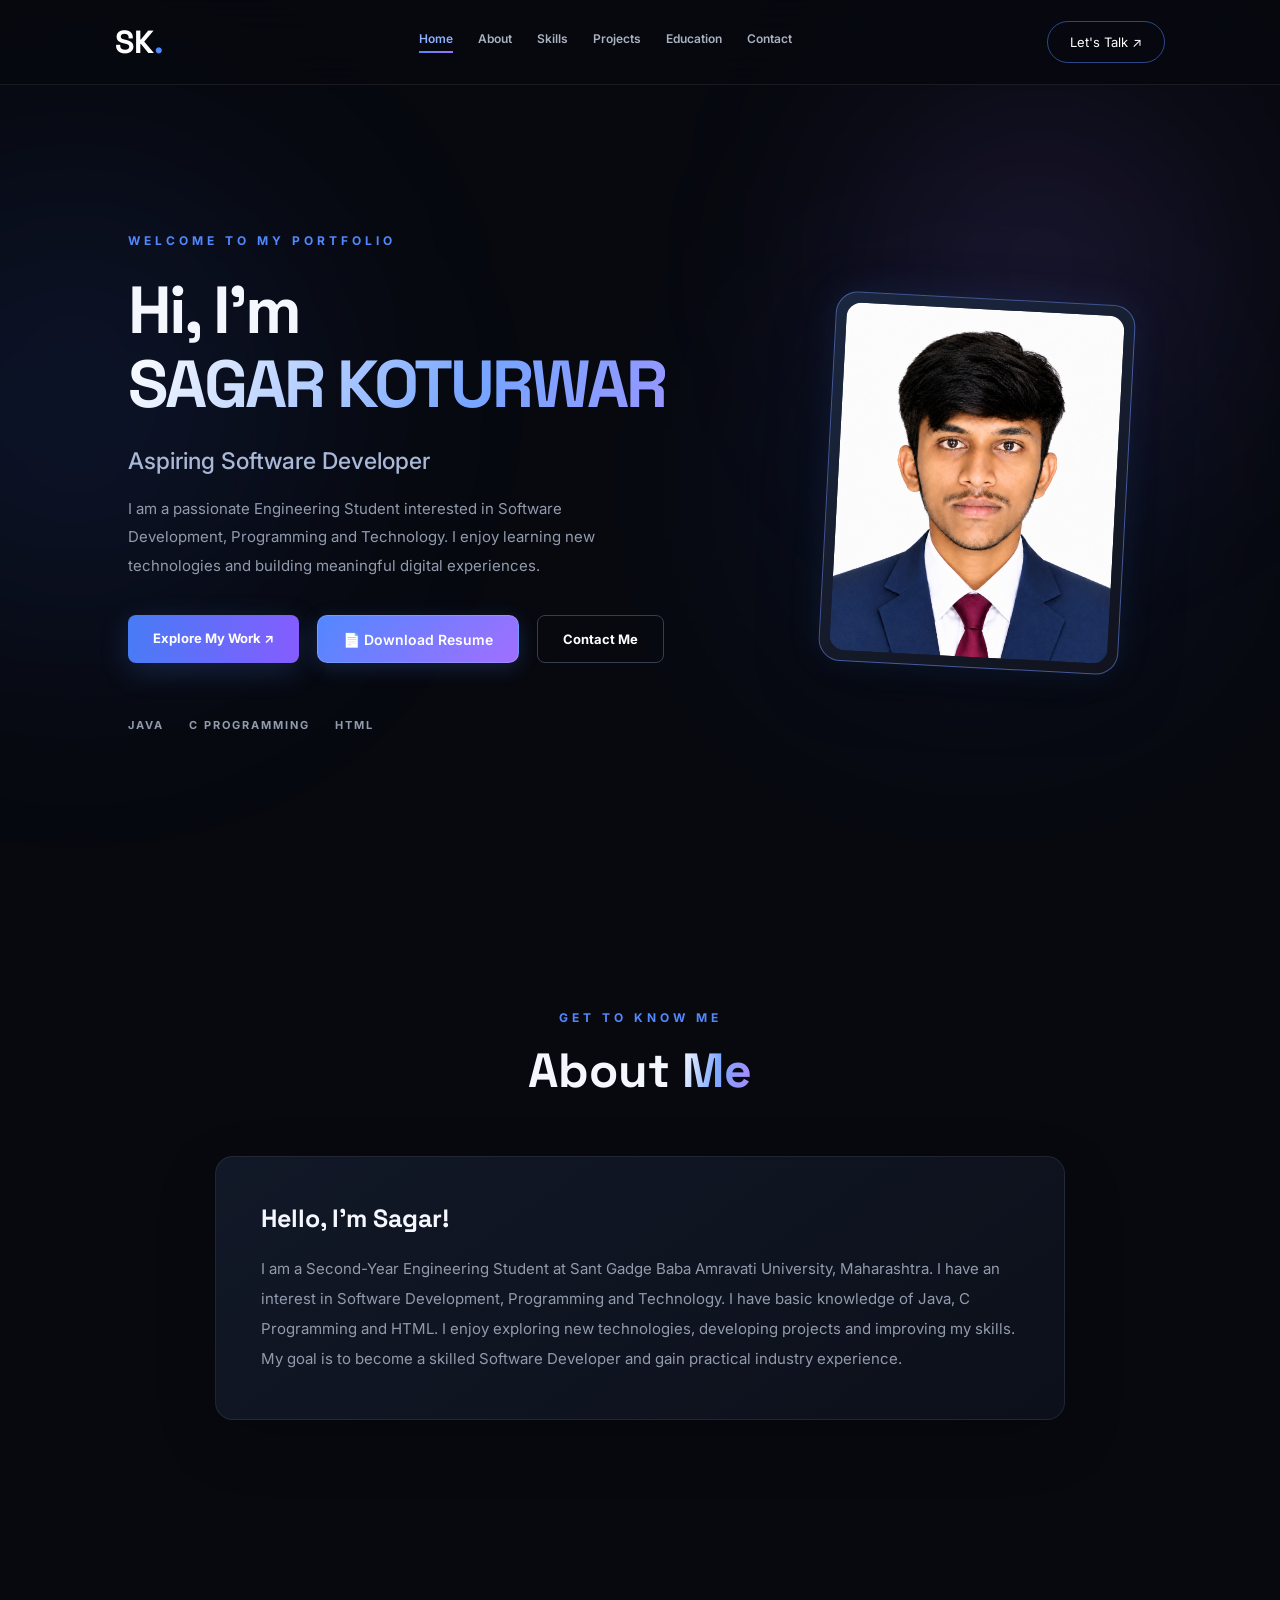
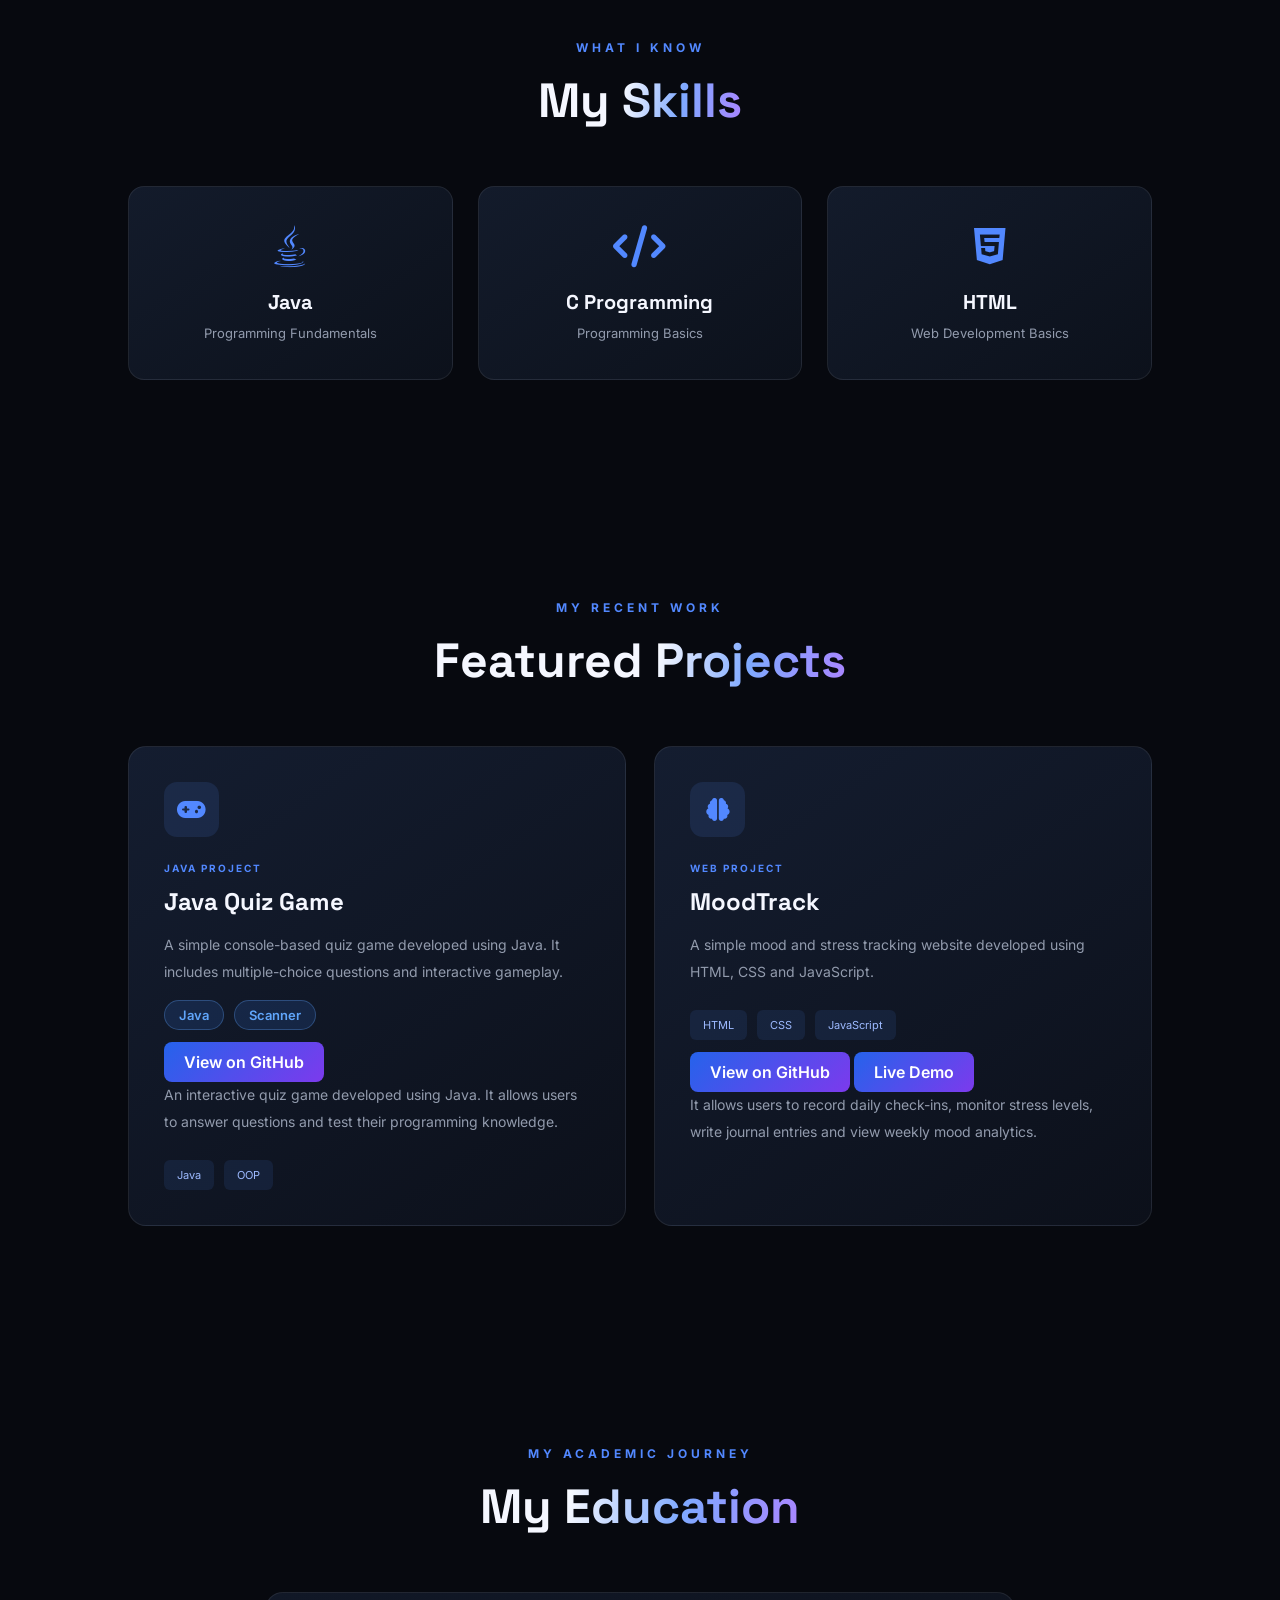
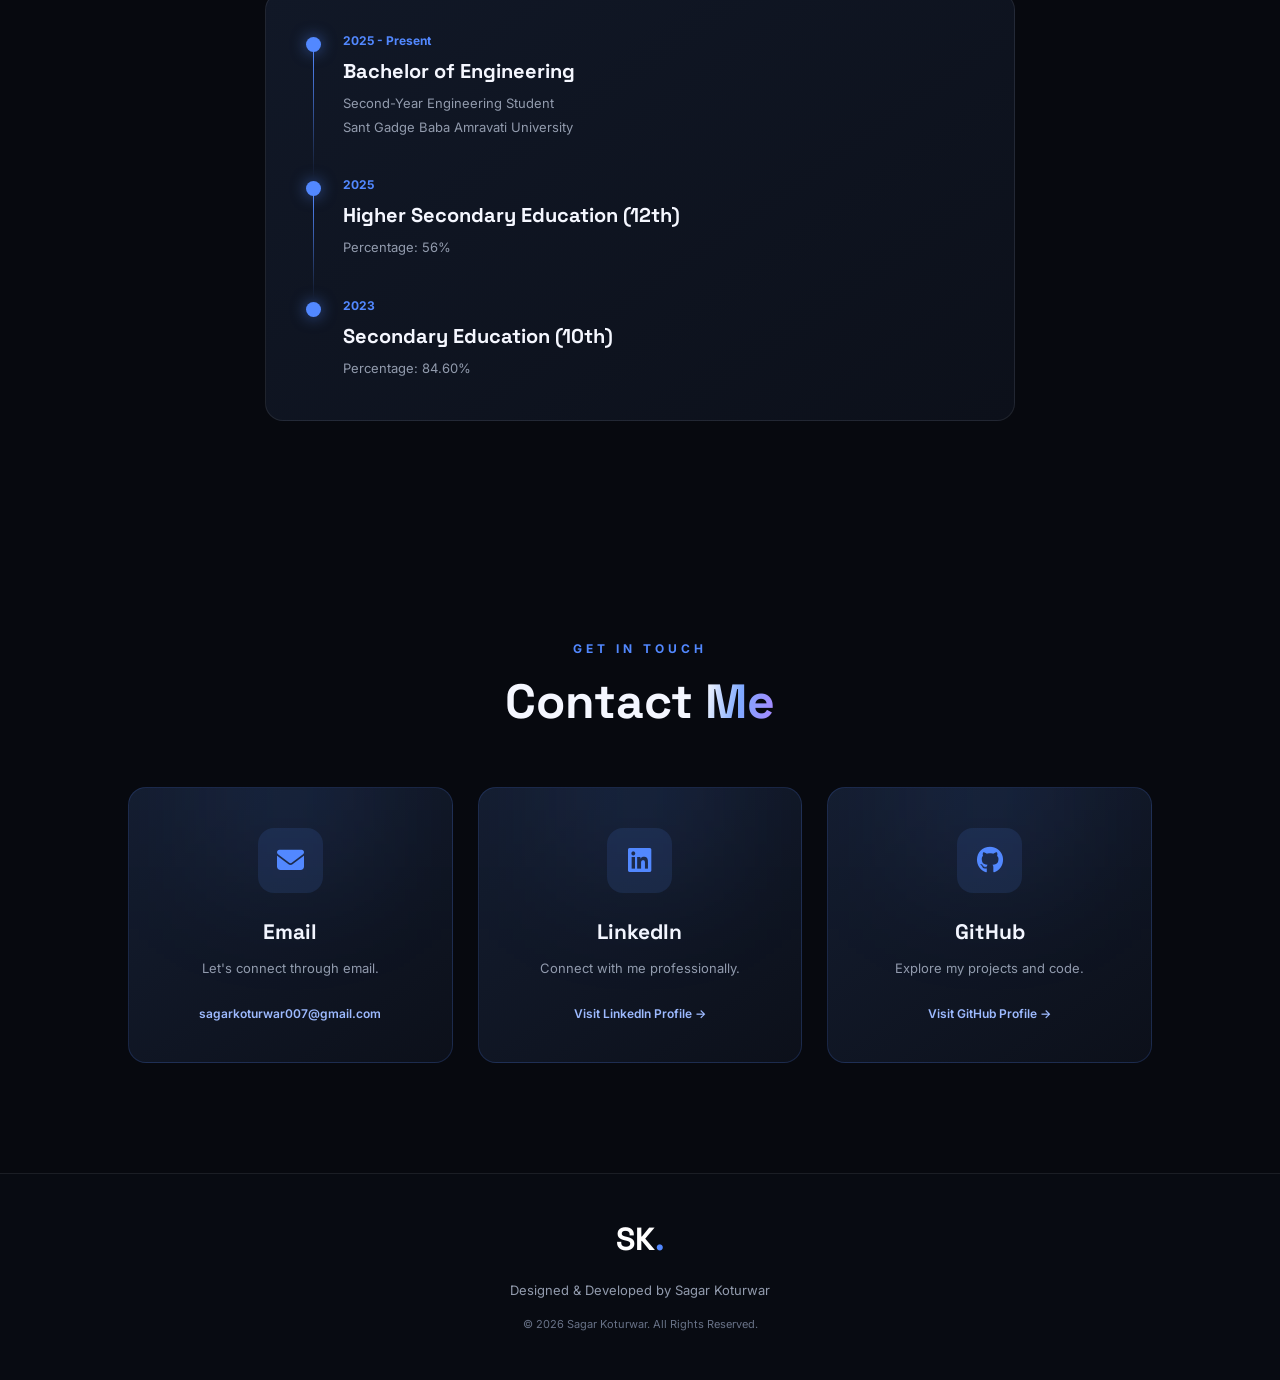
==== commit 7d2f0655: "Add files via upload" ====
--- a/index.html
+++ b/index.html
@@ -257,16 +257,33 @@
             <h3>MoodTrack</h3>
 
             <p>
-                A simple mood and stress tracking website
-                designed to record daily check-ins and
-                view recent mood entries.
-            </p>
+    A simple mood and stress tracking website
+    developed using HTML, CSS and JavaScript.
+</p>
+
+
 
             <div class="project-tech">
                 <span>HTML</span>
                 <span>CSS</span>
                 <span>JavaScript</span>
             </div>
+            <div class="project-links">
+    <a href="https://github.com/Sagar-Develops/MoodTrack"
+       target="_blank" class="project-link">
+       View on GitHub
+    </a>
+
+    <a href="https://sagar-develops.github.io/MoodTrack/"
+       target="_blank" class="project-link">
+       Live Demo
+    </a>
+</div>
+<p>
+    It allows users to record daily check-ins,
+    monitor stress levels, write journal entries
+    and view weekly mood analytics.
+</p>
 
         </div>
 
